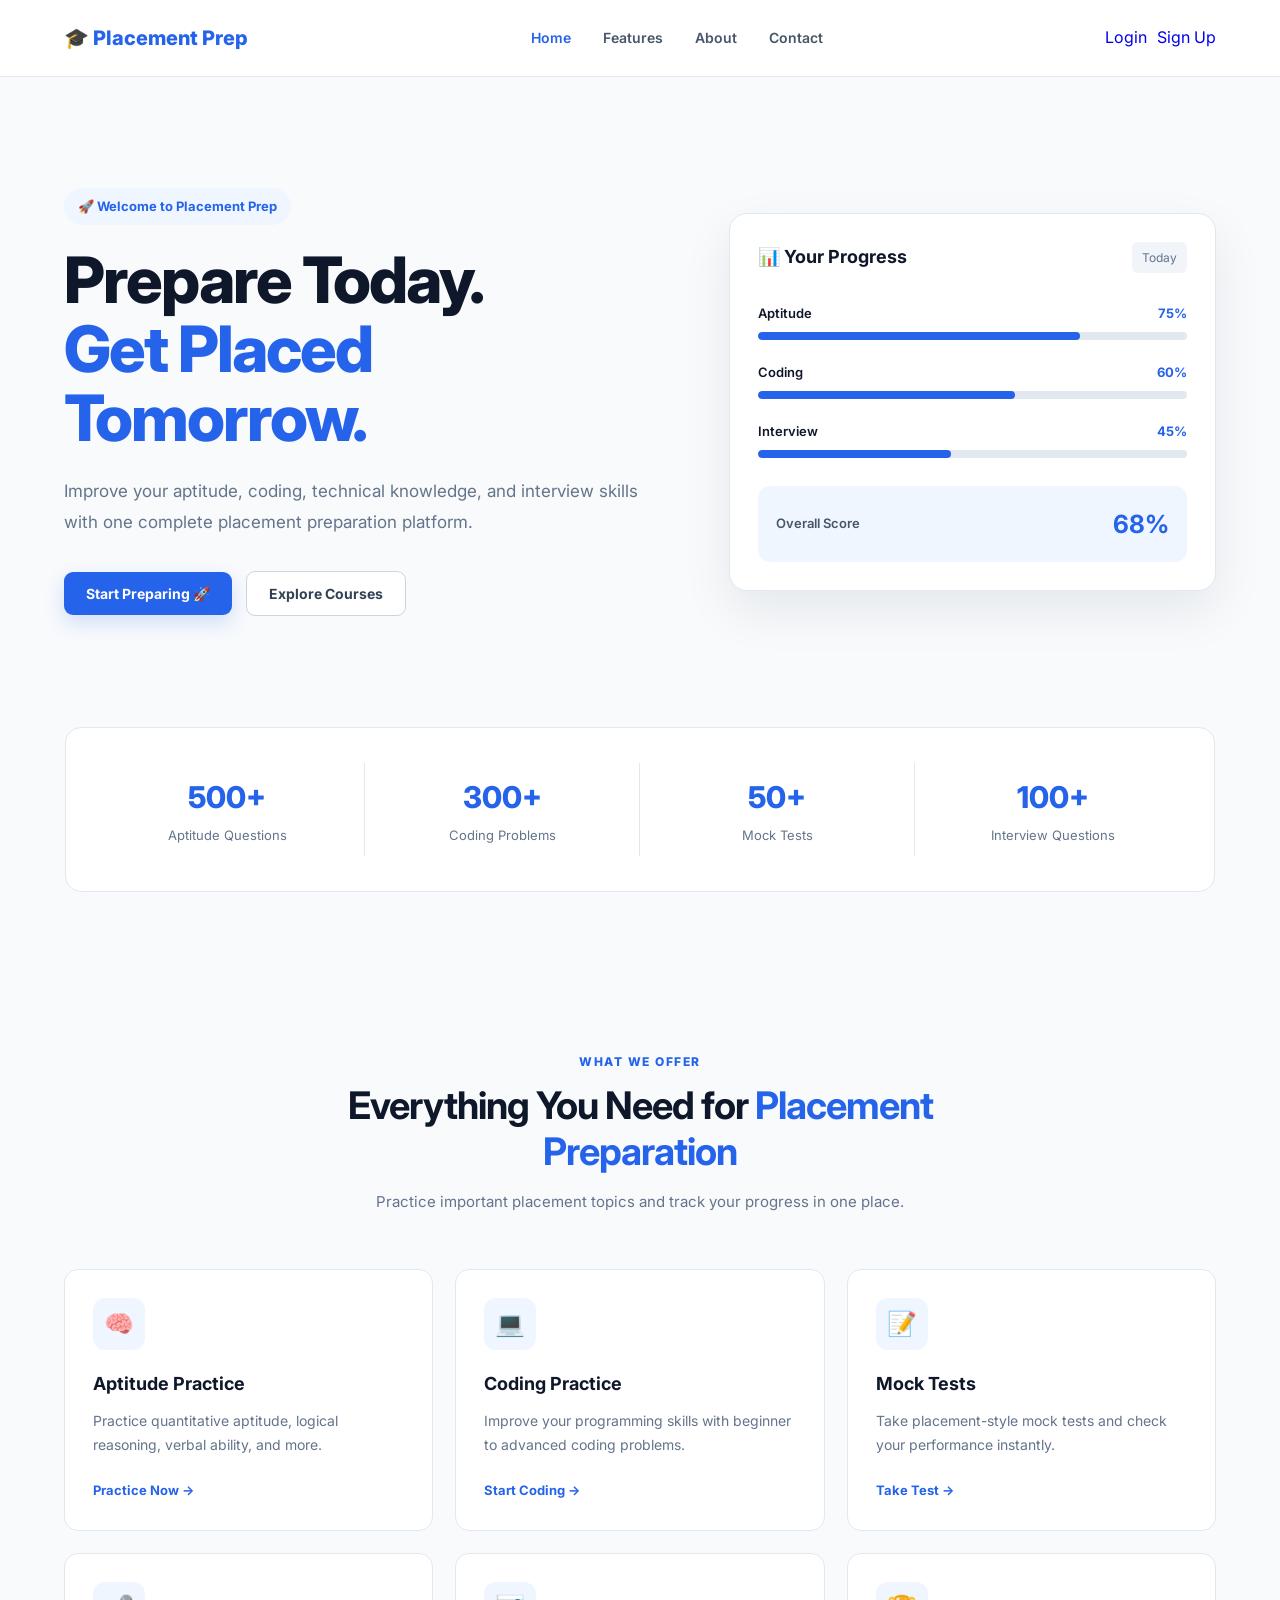
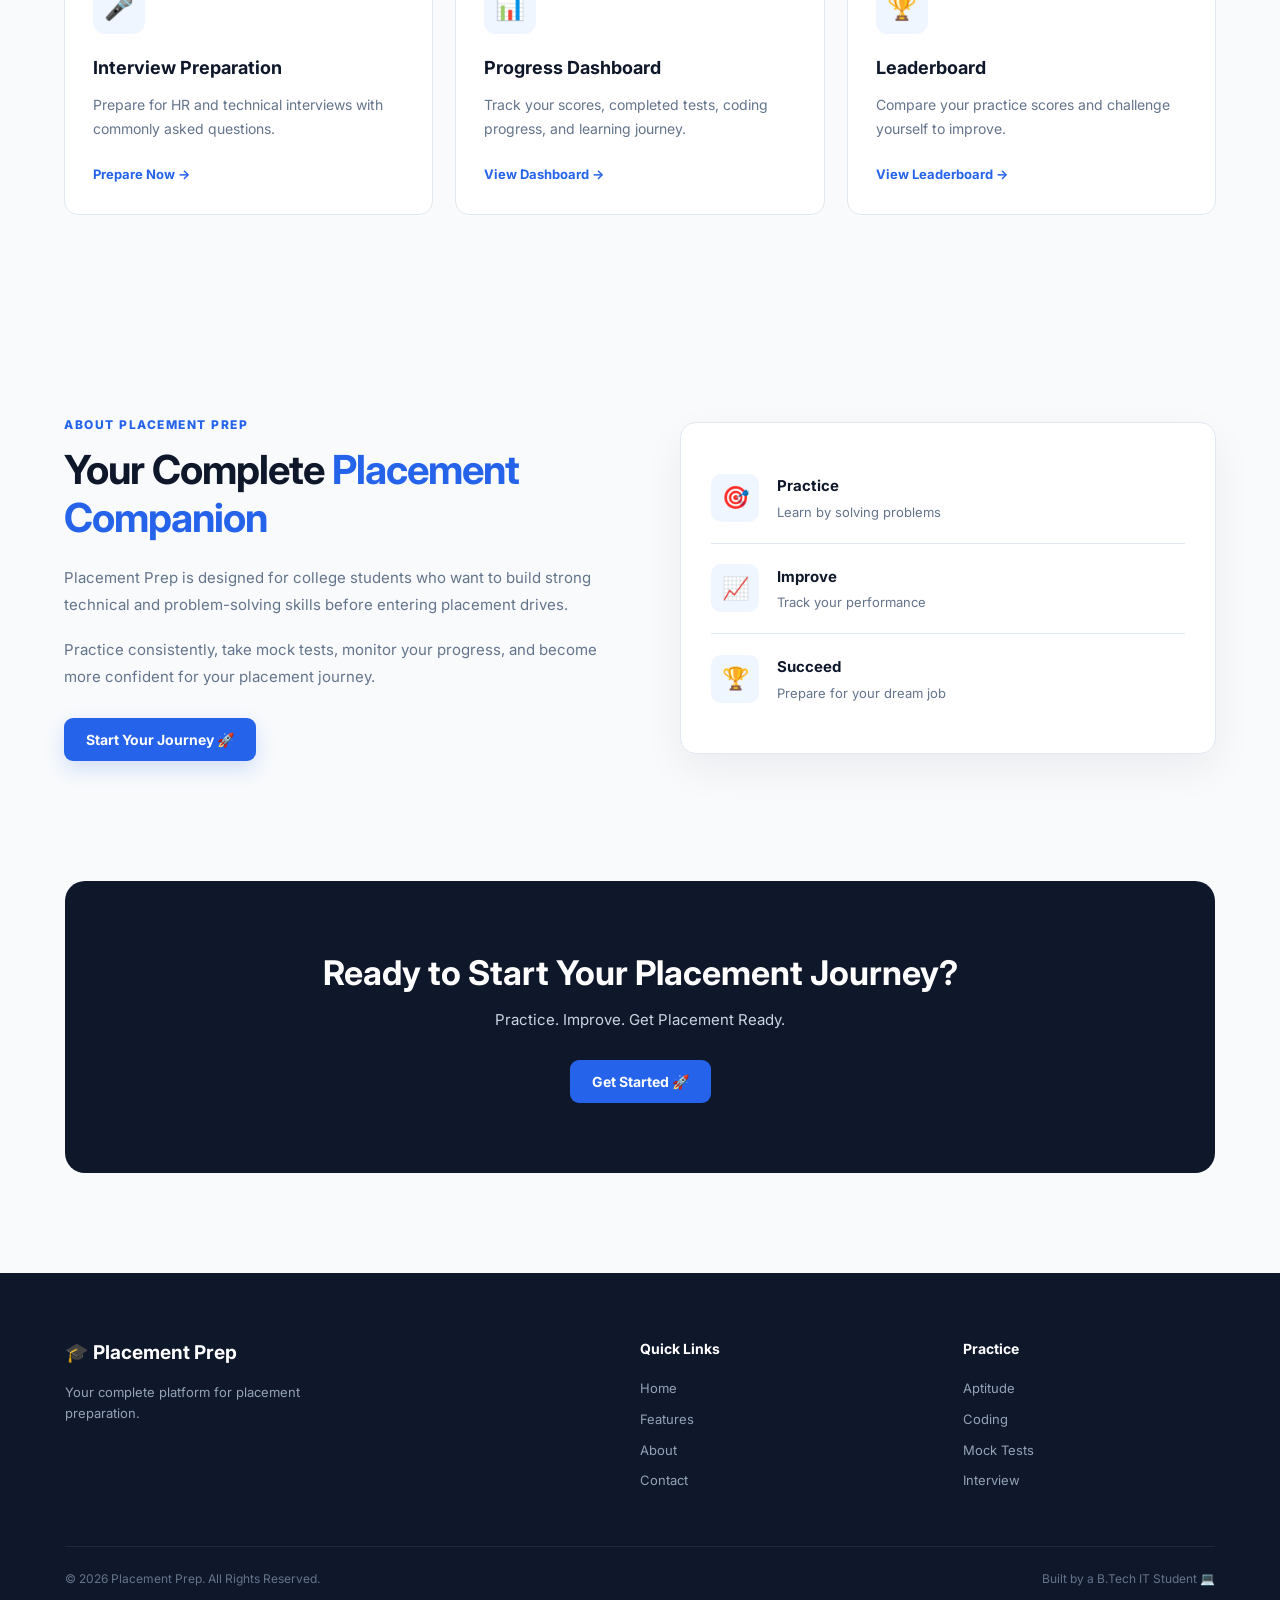
==== index.html @ ccb1160e "Add files via upload" ====
<!DOCTYPE html>
<html lang="en">
<head>
    <meta charset="UTF-8">
    <meta name="viewport" content="width=device-width, initial-scale=1.0">

    <title>Placement Prep | Student Placement Platform</title>

    <!-- CSS File -->
    <link rel="stylesheet" href="style.css">
</head>

<body>

    <!-- ================= NAVBAR ================= -->
    <header>
        <nav class="navbar">

            <div class="logo">
                🎓 Placement Prep
            </div>

            <ul class="nav-links">
                <li><a href="#home">Home</a></li>
                <li><a href="#features">Features</a></li>
                <li><a href="#about">About</a></li>
                <li><a href="#contact">Contact</a></li>
            </ul>

            <div class="nav-buttons">
                <a href="login.html" class="btn-secondary">Login</a>
                <a href="signup.html" class="btn-primary">Sign Up</a>
            </div>

        </nav>
    </header>


    <!-- ================= HERO SECTION ================= -->
    <main>

        <section id="home" class="hero">

            <div class="hero-content">

                <p class="welcome-text">
                    🚀 Welcome to Placement Prep
                </p>

                <h1>
                    Prepare Today.<br>
                    <span>Get Placed Tomorrow.</span>
                </h1>

                <p class="hero-description">
                    Improve your aptitude, coding, technical knowledge,
                    and interview skills with one complete placement
                    preparation platform.
                </p>

                <div class="hero-buttons">
                    <button class="primary-btn">
                        Start Preparing 🚀
                    </button>

                    <button class="secondary-btn">
                        Explore Courses
                    </button>
                </div>

            </div>


            <!-- Hero Card -->
            <div class="hero-card">

                <div class="card-header">
                    <h3>📊 Your Progress</h3>
                    <span>Today</span>
                </div>

                <div class="progress-item">
                    <div class="progress-info">
                        <span>Aptitude</span>
                        <strong>75%</strong>
                    </div>

                    <div class="progress-bar">
                        <div class="progress aptitude"></div>
                    </div>
                </div>


                <div class="progress-item">
                    <div class="progress-info">
                        <span>Coding</span>
                        <strong>60%</strong>
                    </div>

                    <div class="progress-bar">
                        <div class="progress coding"></div>
                    </div>
                </div>


                <div class="progress-item">
                    <div class="progress-info">
                        <span>Interview</span>
                        <strong>45%</strong>
                    </div>

                    <div class="progress-bar">
                        <div class="progress interview"></div>
                    </div>
                </div>


                <div class="score-box">
                    <span>Overall Score</span>
                    <strong>68%</strong>
                </div>

            </div>

        </section>


        <!-- ================= STATS ================= -->
        <section class="stats">

            <div class="stat">
                <h2>500+</h2>
                <p>Aptitude Questions</p>
            </div>

            <div class="stat">
                <h2>300+</h2>
                <p>Coding Problems</p>
            </div>

            <div class="stat">
                <h2>50+</h2>
                <p>Mock Tests</p>
            </div>

            <div class="stat">
                <h2>100+</h2>
                <p>Interview Questions</p>
            </div>

        </section>


        <!-- ================= FEATURES ================= -->
        <section id="features" class="features-section">

            <div class="section-heading">

                <p>WHAT WE OFFER</p>

                <h2>
                    Everything You Need for
                    <span>Placement Preparation</span>
                </h2>

                <p class="section-description">
                    Practice important placement topics and track
                    your progress in one place.
                </p>

            </div>


            <div class="features-container">

                <!-- Aptitude -->
                <div class="feature-card">

                    <div class="feature-icon">
                        🧠
                    </div>

                    <h3>Aptitude Practice</h3>

                    <p>
                        Practice quantitative aptitude, logical reasoning,
                        verbal ability, and more.
                    </p>

                    <a href="aptitude.html">Practice Now →</a>

                </div>


                <!-- Coding -->
                <div class="feature-card">

                    <div class="feature-icon">
                        💻
                    </div>

                    <h3>Coding Practice</h3>

                    <p>
                        Improve your programming skills with
                        beginner to advanced coding problems.
                    </p>

                    <a href="coding.html">Start Coding →</a>

                </div>


                <!-- Mock Test -->
                <div class="feature-card">

                    <div class="feature-icon">
                        📝
                    </div>

                    <h3>Mock Tests</h3>

                    <p>
                        Take placement-style mock tests and
                        check your performance instantly.
                    </p>

                    <a href="mocktest.html">Take Test →</a>

                </div>


                <!-- Interview -->
                <div class="feature-card">

                    <div class="feature-icon">
                        🎤
                    </div>

                    <h3>Interview Preparation</h3>

                    <p>
                        Prepare for HR and technical interviews
                        with commonly asked questions.
                    </p>

                    <a href="interview.html">Prepare Now →</a>

                </div>


                <!-- Dashboard -->
                <div class="feature-card">

                    <div class="feature-icon">
                        📊
                    </div>

                    <h3>Progress Dashboard</h3>

                    <p>
                        Track your scores, completed tests,
                        coding progress, and learning journey.
                    </p>

                    <a href="dashboard.html">View Dashboard →</a>

                </div>


                <!-- Leaderboard -->
                <div class="feature-card">

                    <div class="feature-icon">
                        🏆
                    </div>

                    <h3>Leaderboard</h3>

                    <p>
                        Compare your practice scores and
                        challenge yourself to improve.
                    </p>

                    <a href="Leaderboard.html">View Leaderboard →</a>

                </div>

            </div>

        </section>


        <!-- ================= ABOUT ================= -->
        <section id="about" class="about-section">

            <div class="about-content">

                <p class="small-title">
                    ABOUT PLACEMENT PREP
                </p>

                <h2>
                    Your Complete
                    <span>Placement Companion</span>
                </h2>

                <p>
                    Placement Prep is designed for college students
                    who want to build strong technical and
                    problem-solving skills before entering placement
                    drives.
                </p>

                <p>
                    Practice consistently, take mock tests,
                    monitor your progress, and become more confident
                    for your placement journey.
                </p>

                <button class="primary-btn">
                    Start Your Journey 🚀
                </button>

            </div>


            <div class="about-card">

                <div class="about-stat">
                    <span>🎯</span>
                    <div>
                        <strong>Practice</strong>
                        <p>Learn by solving problems</p>
                    </div>
                </div>

                <div class="about-stat">
                    <span>📈</span>
                    <div>
                        <strong>Improve</strong>
                        <p>Track your performance</p>
                    </div>
                </div>

                <div class="about-stat">
                    <span>🏆</span>
                    <div>
                        <strong>Succeed</strong>
                        <p>Prepare for your dream job</p>
                    </div>
                </div>

            </div>

        </section>


        <!-- ================= CTA ================= -->
        <section class="cta">

            <h2>
                Ready to Start Your Placement Journey?
            </h2>

            <p>
                Practice. Improve. Get Placement Ready.
            </p>

            <button class="primary-btn">
                Get Started 🚀
            </button>

        </section>

    </main>


    <!-- ================= FOOTER ================= -->
    <footer id="contact">

        <div class="footer-content">

            <div>
                <h3>🎓 Placement Prep</h3>

                <p>
                    Your complete platform for placement preparation.
                </p>
            </div>


            <div>
                <h4>Quick Links</h4>

                <a href="#home">Home</a>
                <a href="#features">Features</a>
                <a href="#about">About</a>
                <a href="#contact">Contact</a>
            </div>


            <div>
                <h4>Practice</h4>

                <a href="#">Aptitude</a>
                <a href="#">Coding</a>
                <a href="#">Mock Tests</a>
                <a href="#">Interview</a>
            </div>

        </div>


        <div class="footer-bottom">

            <p>
                © 2026 Placement Prep. All Rights Reserved.
            </p>

            <p>
                Built by a B.Tech IT Student 💻
            </p>

        </div>

    </footer>


    <!-- JavaScript File -->
    <script src="script.js"></script>

</body>
</html>
---- style.css ----
/* =========================================================
   PLACEMENT PREP - PROFESSIONAL CSS
   ========================================================= */

/* ================= GOOGLE FONT ================= */

@import url('https://fonts.googleapis.com/css2?family=Inter:wght@400;500;600;700;800&display=swap');


/* ================= GLOBAL ================= */

* {
    margin: 0;
    padding: 0;
    box-sizing: border-box;
}

html {
    scroll-behavior: smooth;
}

body {
    font-family: 'Inter', sans-serif;
    background: #f8fafc;
    color: #0f172a;
    line-height: 1.6;
}

a {
    text-decoration: none;
}

button {
    font-family: inherit;
    cursor: pointer;
    border: none;
}

section {
    scroll-margin-top: 90px;
}


/* ================= NAVBAR ================= */

header {
    width: 100%;
    position: sticky;
    top: 0;
    z-index: 1000;
    background: rgba(255, 255, 255, 0.95);
    backdrop-filter: blur(12px);
    border-bottom: 1px solid #e2e8f0;
}

.navbar {
    max-width: 1200px;
    margin: auto;
    min-height: 76px;
    padding: 0 24px;

    display: flex;
    align-items: center;
    justify-content: space-between;
    gap: 30px;
}

.logo {
    font-size: 20px;
    font-weight: 800;
    color: #2563eb;
    white-space: nowrap;
}

.nav-links {
    display: flex;
    align-items: center;
    gap: 32px;
    list-style: none;
}

.nav-links a {
    color: #475569;
    font-size: 14px;
    font-weight: 600;
    transition: 0.3s ease;
}

.nav-links a:hover {
    color: #2563eb;
}

.nav-buttons {
    display: flex;
    align-items: center;
    gap: 10px;
}

.login-btn,
.signup-btn {
    padding: 10px 18px;
    border-radius: 8px;
    font-size: 14px;
    font-weight: 600;
    transition: 0.3s ease;
}

.login-btn {
    background: transparent;
    color: #2563eb;
}

.login-btn:hover {
    background: #eff6ff;
}

.signup-btn {
    background: #2563eb;
    color: white;
}

.signup-btn:hover {
    background: #1d4ed8;
    transform: translateY(-1px);
}


/* ================= HERO ================= */

.hero {
    max-width: 1200px;
    margin: auto;
    min-height: 650px;
    padding: 90px 24px;

    display: grid;
    grid-template-columns: 1.1fr 0.9fr;
    align-items: center;
    gap: 70px;
}

.hero-content {
    max-width: 650px;
}

.welcome-text {
    display: inline-block;
    margin-bottom: 20px;
    padding: 8px 14px;

    border-radius: 50px;
    background: #eff6ff;
    color: #2563eb;

    font-size: 13px;
    font-weight: 700;
}

.hero h1 {
    font-size: clamp(42px, 5vw, 68px);
    line-height: 1.08;
    letter-spacing: -2px;
    font-weight: 800;
    margin-bottom: 24px;
}

.hero h1 span {
    color: #2563eb;
}

.hero-description {
    max-width: 600px;
    color: #64748b;
    font-size: 17px;
    line-height: 1.8;
    margin-bottom: 34px;
}

.hero-buttons {
    display: flex;
    align-items: center;
    gap: 14px;
    flex-wrap: wrap;
}

.primary-btn,
.secondary-btn {
    padding: 13px 22px;
    border-radius: 9px;
    font-size: 14px;
    font-weight: 700;
    transition: 0.3s ease;
}

.primary-btn {
    background: #2563eb;
    color: white;
    box-shadow: 0 8px 20px rgba(37, 99, 235, 0.18);
}

.primary-btn:hover {
    background: #1d4ed8;
    transform: translateY(-2px);
    box-shadow: 0 12px 25px rgba(37, 99, 235, 0.25);
}

.secondary-btn {
    background: white;
    color: #334155;
    border: 1px solid #cbd5e1;
}

.secondary-btn:hover {
    border-color: #2563eb;
    color: #2563eb;
    transform: translateY(-2px);
}


/* ================= HERO PROGRESS CARD ================= */

.hero-card {
    background: white;
    padding: 28px;
    border: 1px solid #e2e8f0;
    border-radius: 18px;

    box-shadow:
        0 20px 50px rgba(15, 23, 42, 0.08);

    animation: floatingCard 4s ease-in-out infinite;
}

@keyframes floatingCard {
    0%,
    100% {
        transform: translateY(0);
    }

    50% {
        transform: translateY(-8px);
    }
}

.card-header {
    display: flex;
    justify-content: space-between;
    align-items: center;
    margin-bottom: 30px;
}

.card-header h3 {
    font-size: 18px;
}

.card-header span {
    font-size: 12px;
    color: #64748b;
    background: #f1f5f9;
    padding: 6px 10px;
    border-radius: 6px;
}

.progress-item {
    margin-bottom: 22px;
}

.progress-info {
    display: flex;
    justify-content: space-between;
    margin-bottom: 8px;

    font-size: 13px;
    font-weight: 600;
}

.progress-info strong {
    color: #2563eb;
}

.progress-bar {
    width: 100%;
    height: 8px;
    background: #e2e8f0;
    border-radius: 20px;
    overflow: hidden;
}

.progress {
    height: 100%;
    border-radius: 20px;
    background: #2563eb;
}

.progress.aptitude {
    width: 75%;
}

.progress.coding {
    width: 60%;
}

.progress.interview {
    width: 45%;
}

.score-box {
    margin-top: 28px;
    padding: 18px;

    background: #eff6ff;
    border-radius: 12px;

    display: flex;
    justify-content: space-between;
    align-items: center;
}

.score-box span {
    color: #475569;
    font-size: 13px;
    font-weight: 600;
}

.score-box strong {
    color: #2563eb;
    font-size: 25px;
}


/* ================= STATS ================= */

.stats {
    max-width: 1150px;
    margin: 0 auto 90px;
    padding: 35px 24px;

    display: grid;
    grid-template-columns: repeat(4, 1fr);

    background: white;
    border: 1px solid #e2e8f0;
    border-radius: 16px;
}

.stat {
    text-align: center;
    padding: 10px 20px;
    border-right: 1px solid #e2e8f0;
}

.stat:last-child {
    border-right: none;
}

.stat h2 {
    color: #2563eb;
    font-size: 30px;
    font-weight: 800;
}

.stat p {
    color: #64748b;
    font-size: 13px;
    margin-top: 4px;
}


/* ================= SECTION HEADING ================= */

.features-section {
    max-width: 1200px;
    margin: auto;
    padding: 70px 24px 100px;
}

.section-heading {
    text-align: center;
    max-width: 700px;
    margin: 0 auto 55px;
}

.section-heading > p:first-child,
.small-title {
    color: #2563eb;
    font-size: 12px;
    font-weight: 800;
    letter-spacing: 1.5px;
    margin-bottom: 12px;
}

.section-heading h2 {
    font-size: 38px;
    line-height: 1.2;
    letter-spacing: -1px;
    margin-bottom: 16px;
}

.section-heading h2 span {
    color: #2563eb;
}

.section-description {
    color: #64748b;
    font-size: 15px;
}


/* ================= FEATURE CARDS ================= */

.features-container {
    display: grid;
    grid-template-columns: repeat(3, 1fr);
    gap: 22px;
}

.feature-card {
    padding: 28px;

    background: white;
    border: 1px solid #e2e8f0;
    border-radius: 14px;

    transition: 0.3s ease;
}

.feature-card:hover {
    transform: translateY(-6px);
    border-color: #bfdbfe;
    box-shadow: 0 15px 35px rgba(15, 23, 42, 0.08);
}

.feature-icon {
    width: 52px;
    height: 52px;

    display: flex;
    align-items: center;
    justify-content: center;

    background: #eff6ff;
    border-radius: 12px;

    font-size: 24px;
    margin-bottom: 20px;
}

.feature-card h3 {
    font-size: 18px;
    margin-bottom: 10px;
}

.feature-card p {
    color: #64748b;
    font-size: 14px;
    line-height: 1.7;
    margin-bottom: 20px;
}

.feature-card a {
    color: #2563eb;
    font-size: 13px;
    font-weight: 700;
}

.feature-card a:hover {
    text-decoration: underline;
}


/* ================= ABOUT ================= */

.about-section {
    max-width: 1200px;
    margin: auto;
    padding: 100px 24px;

    display: grid;
    grid-template-columns: 1fr 1fr;
    gap: 80px;
    align-items: center;
}

.about-content h2 {
    font-size: 40px;
    line-height: 1.2;
    letter-spacing: -1px;
    margin-bottom: 22px;
}

.about-content h2 span {
    color: #2563eb;
}

.about-content p:not(.small-title) {
    color: #64748b;
    font-size: 15px;
    line-height: 1.8;
    margin-bottom: 18px;
}

.about-content .primary-btn {
    margin-top: 10px;
}

.about-card {
    background: white;
    border: 1px solid #e2e8f0;
    border-radius: 16px;
    padding: 30px;

    box-shadow: 0 15px 40px rgba(15, 23, 42, 0.06);
}

.about-stat {
    display: flex;
    align-items: center;
    gap: 18px;

    padding: 20px 0;
    border-bottom: 1px solid #e2e8f0;
}

.about-stat:last-child {
    border-bottom: none;
}

.about-stat > span {
    width: 48px;
    height: 48px;

    display: flex;
    align-items: center;
    justify-content: center;

    background: #eff6ff;
    border-radius: 10px;

    font-size: 22px;
}

.about-stat strong {
    font-size: 15px;
}

.about-stat p {
    color: #64748b;
    font-size: 13px;
    margin-top: 3px;
}


/* ================= CTA ================= */

.cta {
    max-width: 1150px;
    margin: 20px auto 100px;
    padding: 70px 30px;

    text-align: center;

    background: #0f172a;
    border-radius: 20px;
}

.cta h2 {
    color: white;
    font-size: 34px;
    line-height: 1.3;
    margin-bottom: 12px;
}

.cta p {
    color: #cbd5e1;
    font-size: 15px;
    margin-bottom: 28px;
}

.cta .primary-btn {
    box-shadow: none;
}


/* ================= FOOTER ================= */

footer {
    background: #0f172a;
    color: white;
    padding: 65px 24px 25px;
}

.footer-content {
    max-width: 1150px;
    margin: auto;

    display: grid;
    grid-template-columns: 2fr 1fr 1fr;
    gap: 70px;

    padding-bottom: 45px;
}

.footer-content h3 {
    font-size: 19px;
    margin-bottom: 14px;
}

.footer-content h4 {
    font-size: 14px;
    margin-bottom: 18px;
}

.footer-content p {
    color: #94a3b8;
    font-size: 13px;
    max-width: 300px;
}

.footer-content a {
    display: block;
    color: #94a3b8;
    font-size: 13px;
    margin-bottom: 10px;
    transition: 0.3s ease;
}

.footer-content a:hover {
    color: white;
}

.footer-bottom {
    max-width: 1150px;
    margin: auto;
    padding-top: 22px;

    border-top: 1px solid #1e293b;

    display: flex;
    justify-content: space-between;
    gap: 20px;
}

.footer-bottom p {
    color: #64748b;
    font-size: 12px;
}


/* ================= SCROLLBAR ================= */

::-webkit-scrollbar {
    width: 8px;
}

::-webkit-scrollbar-track {
    background: #f1f5f9;
}

::-webkit-scrollbar-thumb {
    background: #94a3b8;
    border-radius: 10px;
}

::-webkit-scrollbar-thumb:hover {
    background: #64748b;
}


/* ================= RESPONSIVE ================= */

@media (max-width: 900px) {

    .nav-links {
        display: none;
    }

    .hero {
        grid-template-columns: 1fr;
        gap: 50px;
        padding-top: 65px;
    }

    .hero-content {
        text-align: center;
        margin: auto;
    }

    .hero-description {
        margin-left: auto;
        margin-right: auto;
    }

    .hero-buttons {
        justify-content: center;
    }

    .hero-card {
        max-width: 550px;
        width: 100%;
        margin: auto;
    }

    .stats {
        grid-template-columns: repeat(2, 1fr);
        margin-left: 24px;
        margin-right: 24px;
    }

    .stat:nth-child(2) {
        border-right: none;
    }

    .stat:nth-child(-n+2) {
        border-bottom: 1px solid #e2e8f0;
        padding-bottom: 20px;
    }

    .stat:nth-child(n+3) {
        padding-top: 20px;
    }

    .features-container {
        grid-template-columns: repeat(2, 1fr);
    }

    .about-section {
        grid-template-columns: 1fr;
        gap: 45px;
    }

    .about-content {
        text-align: center;
    }

    .footer-content {
        grid-template-columns: 1fr 1fr;
        gap: 40px;
    }

    .footer-content > div:first-child {
        grid-column: 1 / -1;
    }
}


@media (max-width: 600px) {

    .navbar {
        min-height: 68px;
        padding: 0 16px;
    }

    .logo {
        font-size: 17px;
    }

    .login-btn,
    .signup-btn {
        padding: 8px 12px;
        font-size: 12px;
    }

    .hero {
        padding: 55px 18px;
        min-height: auto;
    }

    .hero h1 {
        font-size: 40px;
        letter-spacing: -1.5px;
    }

    .hero-description {
        font-size: 14px;
    }

    .hero-buttons {
        flex-direction: column;
    }

    .primary-btn,
    .secondary-btn {
        width: 100%;
    }

    .hero-card {
        padding: 22px;
    }

    .stats {
        margin-left: 18px;
        margin-right: 18px;
        padding: 20px 10px;
    }

    .stat h2 {
        font-size: 24px;
    }

    .stat p {
        font-size: 11px;
    }

    .features-section {
        padding: 55px 18px 70px;
    }

    .section-heading h2 {
        font-size: 30px;
    }

    .features-container {
        grid-template-columns: 1fr;
    }

    .about-section {
        padding: 70px 18px;
    }

    .about-content h2 {
        font-size: 32px;
    }

    .cta {
        margin: 0 18px 70px;
        padding: 50px 22px;
    }

    .cta h2 {
        font-size: 27px;
    }

    footer {
        padding-left: 18px;
        padding-right: 18px;
    }

    .footer-content {
        grid-template-columns: 1fr;
        gap: 30px;
    }

    .footer-content > div:first-child {
        grid-column: auto;
    }

    .footer-bottom {
        flex-direction: column;
        text-align: center;
    }
    .user-info {
    display: flex;
    align-items: center;
    gap: 20px;
}

.user-info button {
    order: -1;
}
}
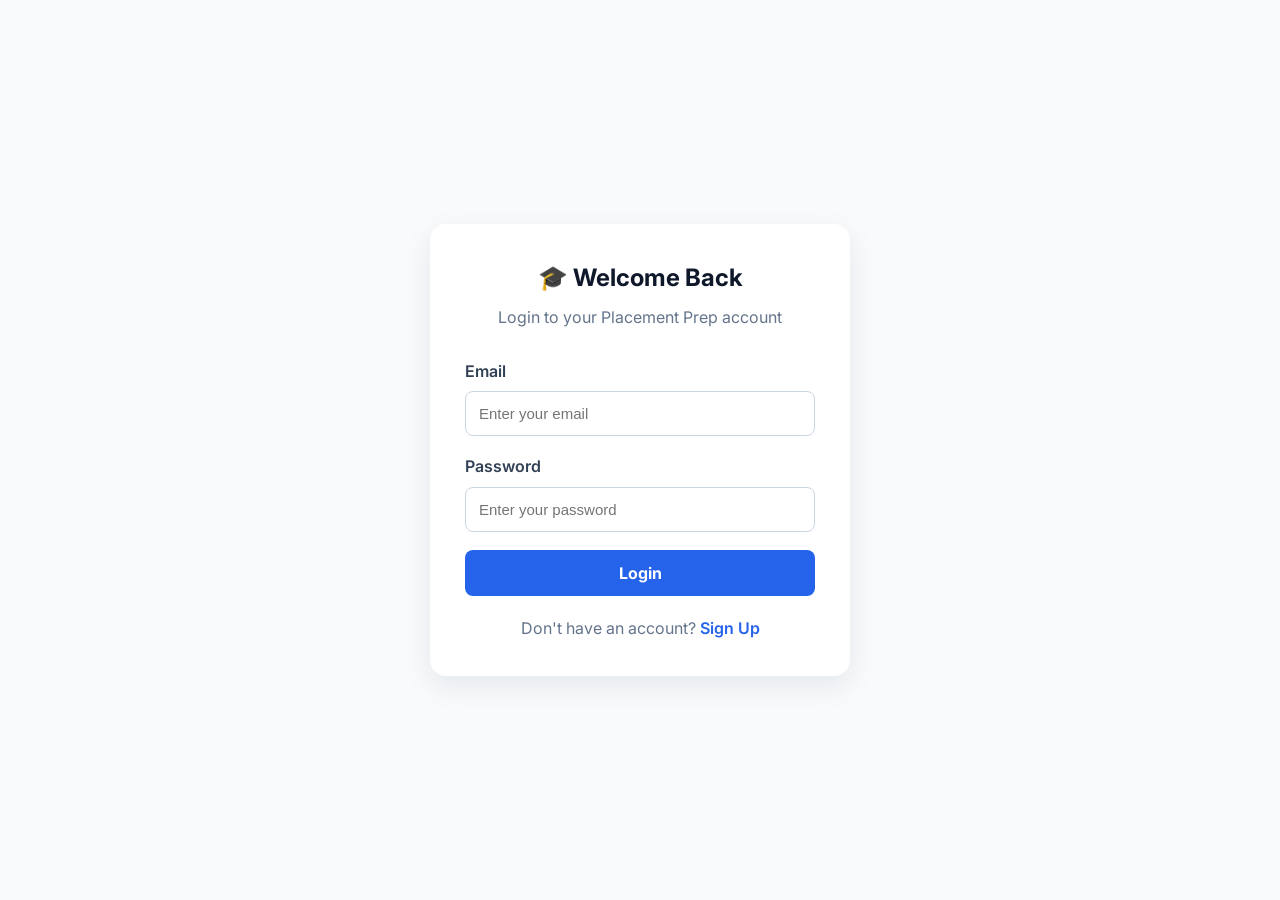
==== commit 838d8461: "Update index.html" ====
--- a/index.html
+++ b/index.html
@@ -5,6 +5,11 @@
     <meta name="viewport" content="width=device-width, initial-scale=1.0">
 
     <title>Placement Prep | Student Placement Platform</title>
+    <script>
+    if (localStorage.getItem("isLoggedIn") !== "true") {
+        window.location.href = "login.html";
+    }
+</script>
 
     <!-- CSS File -->
     <link rel="stylesheet" href="style.css">
@@ -431,4 +436,4 @@
     <script src="script.js"></script>
 
 </body>
-</html>+</html>
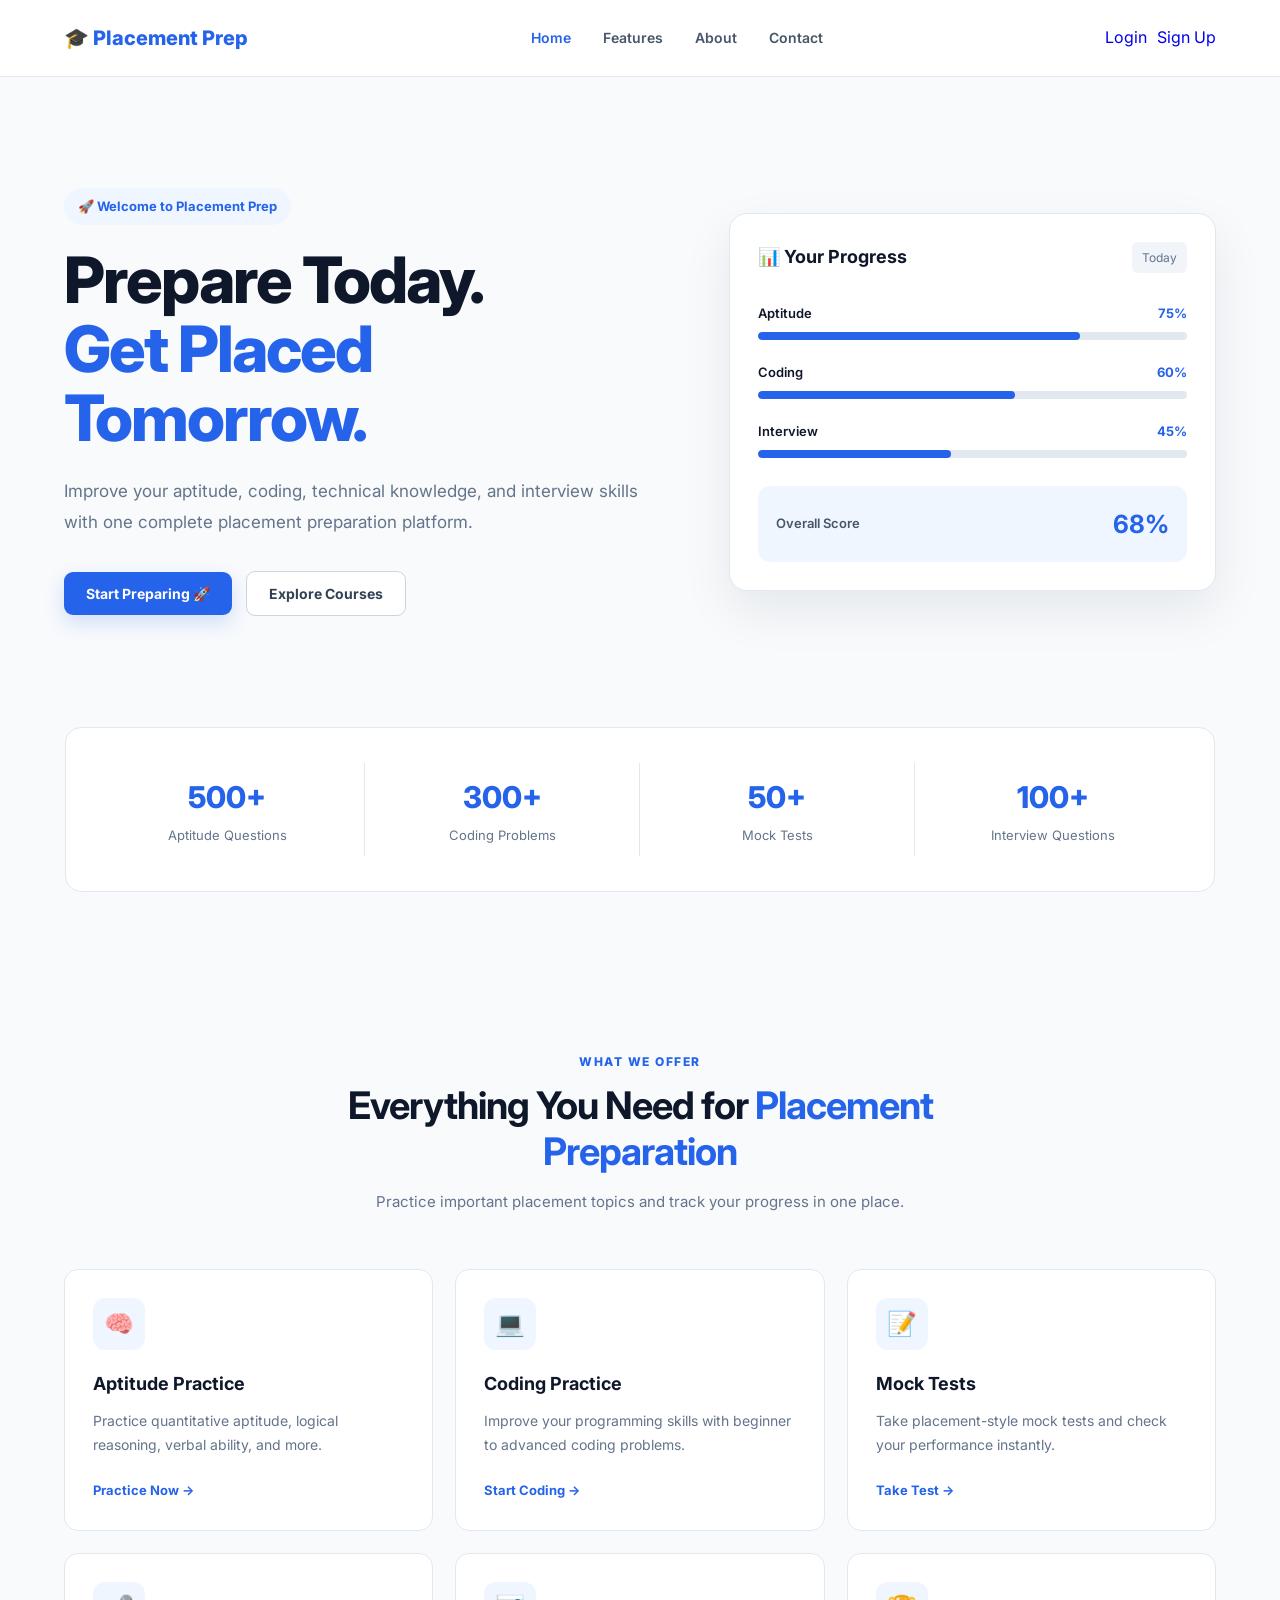
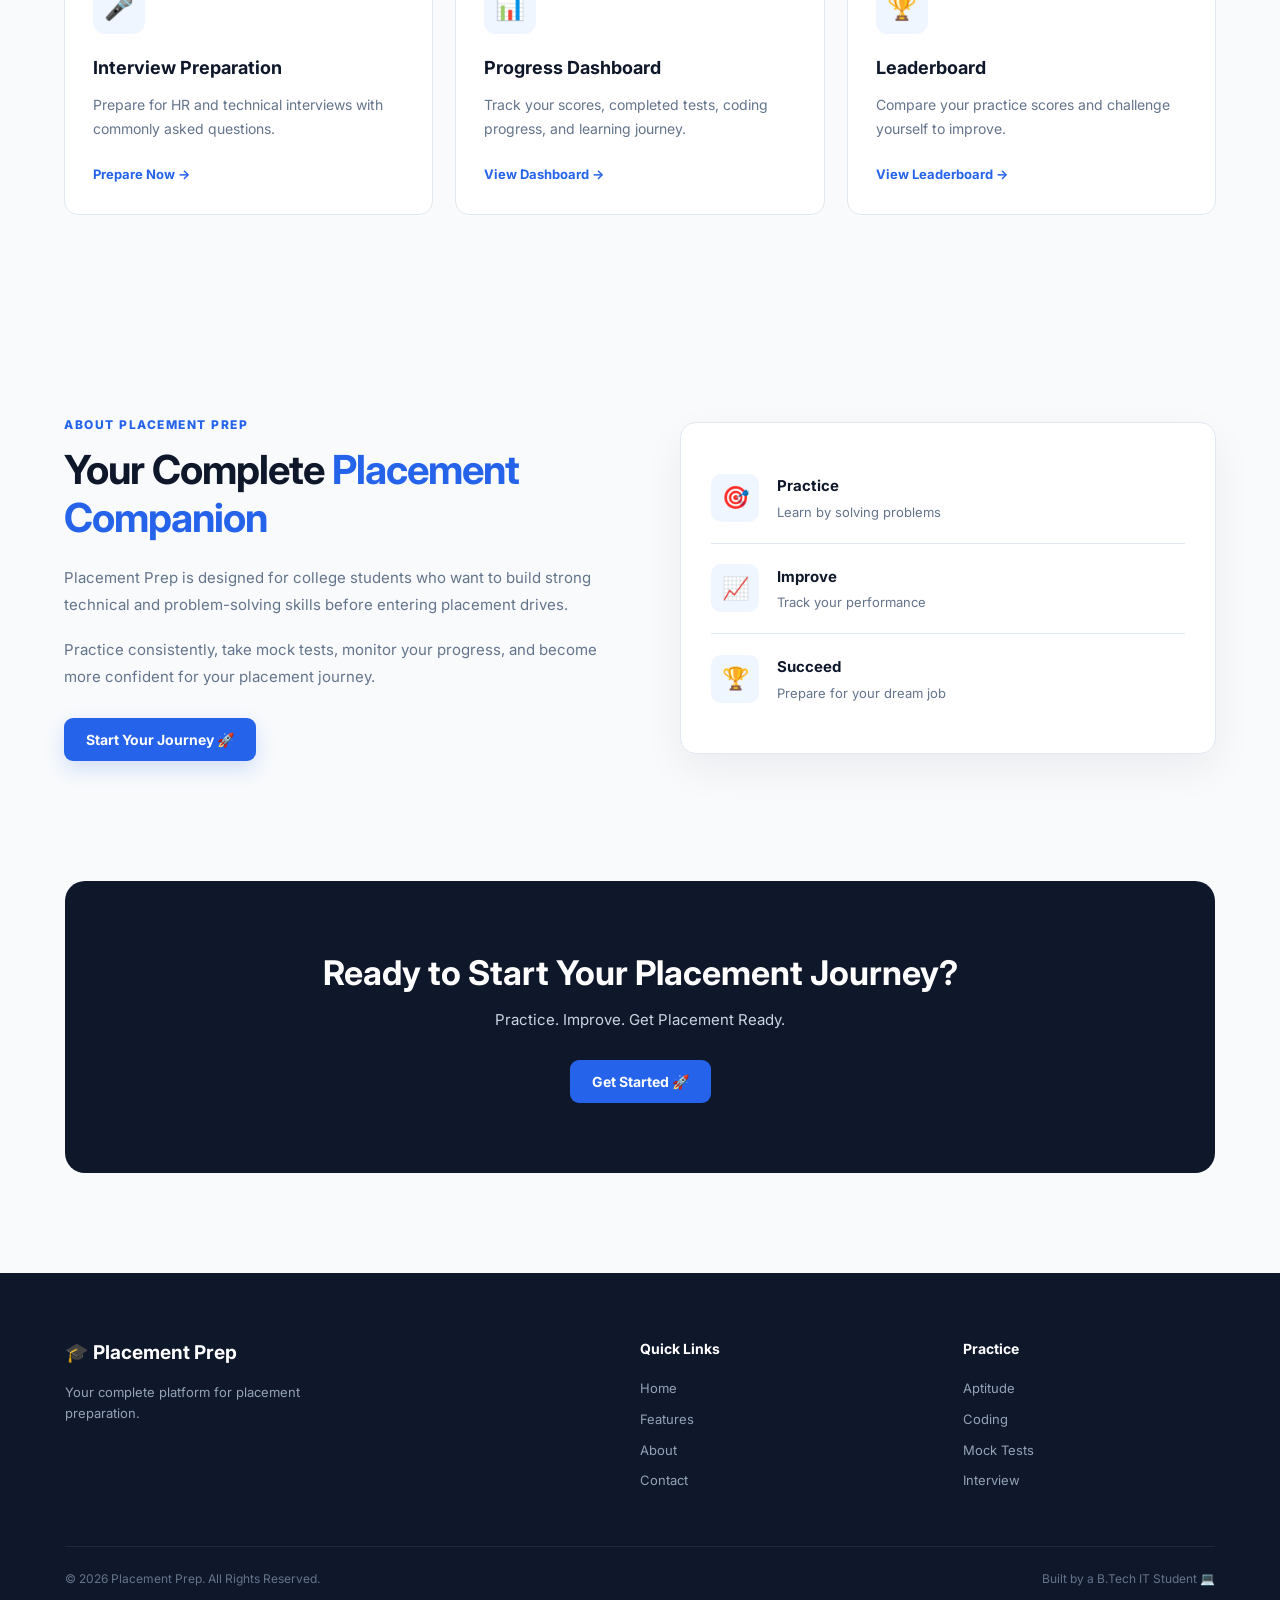
==== commit 2a4140ae: "Fix HTML structure and remove unnecessary script" ====
--- a/index.html
+++ b/index.html
@@ -5,11 +5,7 @@
     <meta name="viewport" content="width=device-width, initial-scale=1.0">
 
     <title>Placement Prep | Student Placement Platform</title>
-    <script>
-    if (localStorage.getItem("isLoggedIn") !== "true") {
-        window.location.href = "login.html";
-    }
-</script>
+    
 
     <!-- CSS File -->
     <link rel="stylesheet" href="style.css">
